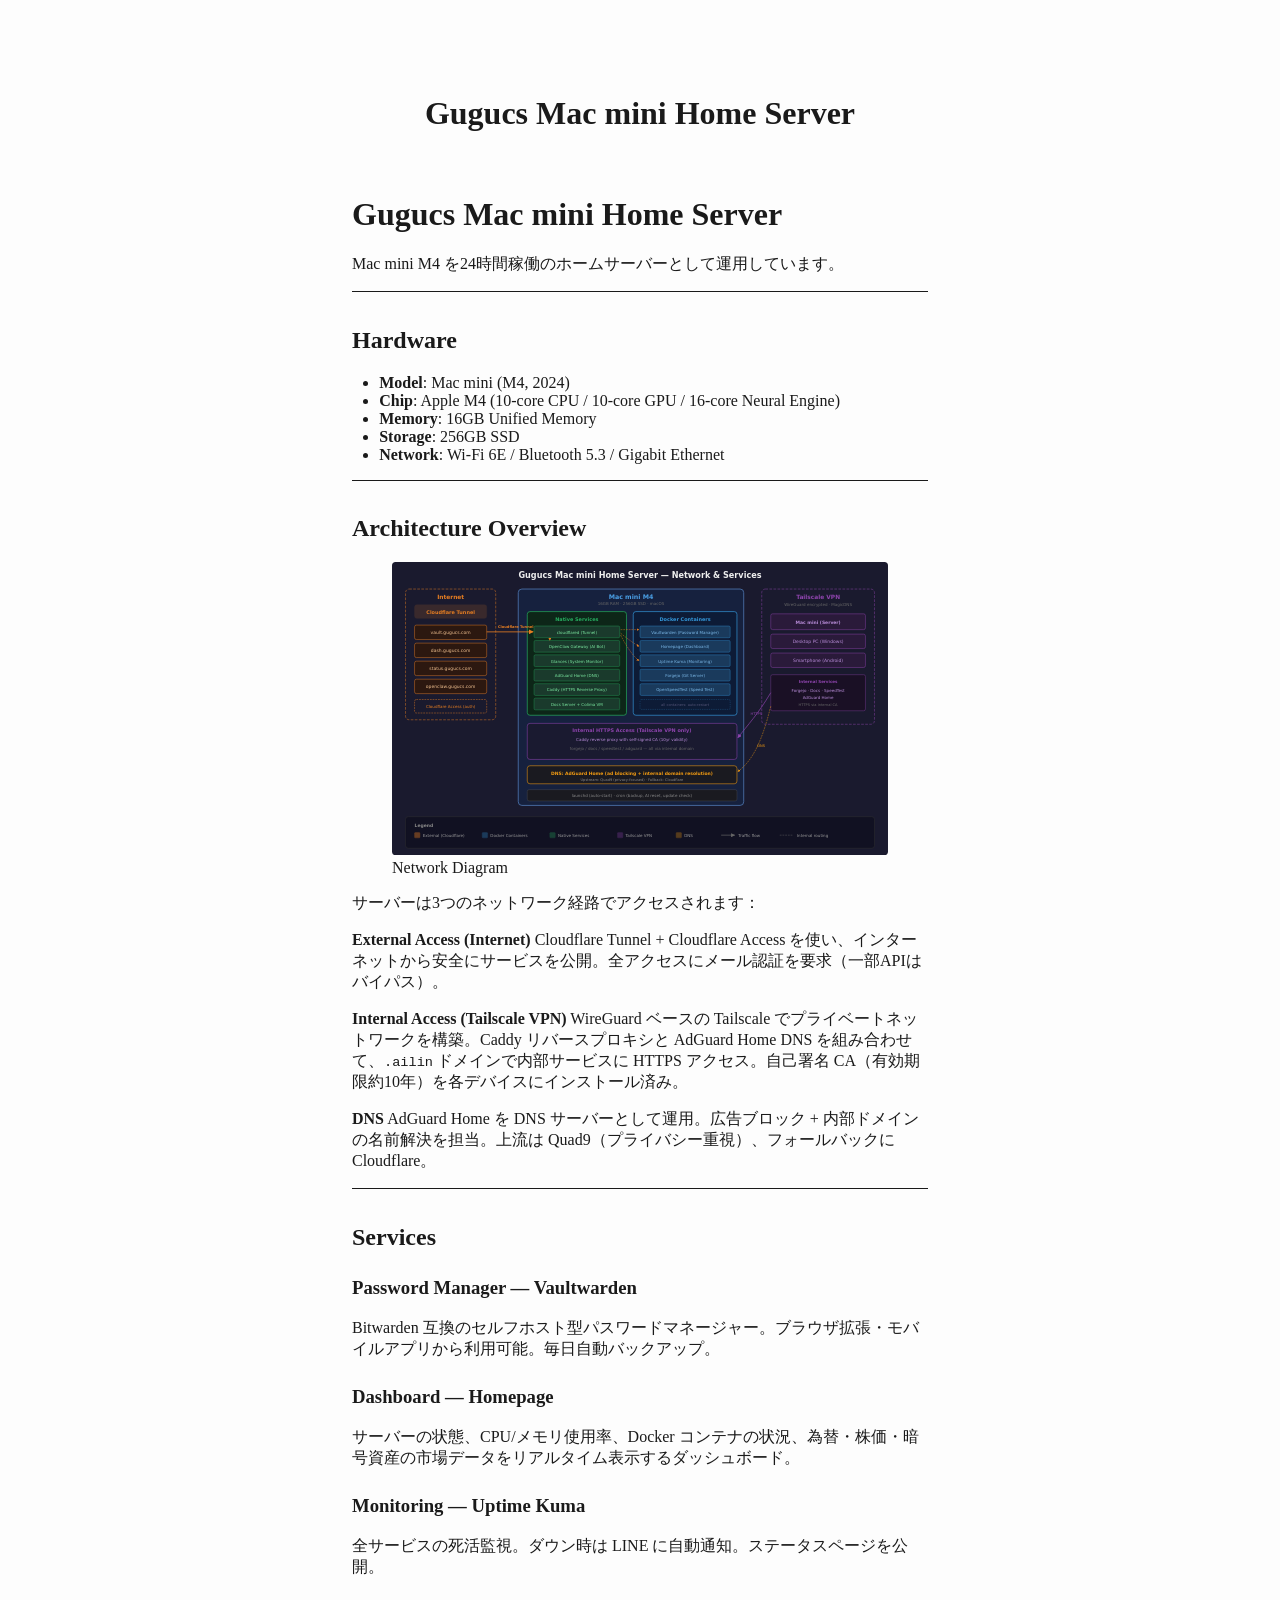
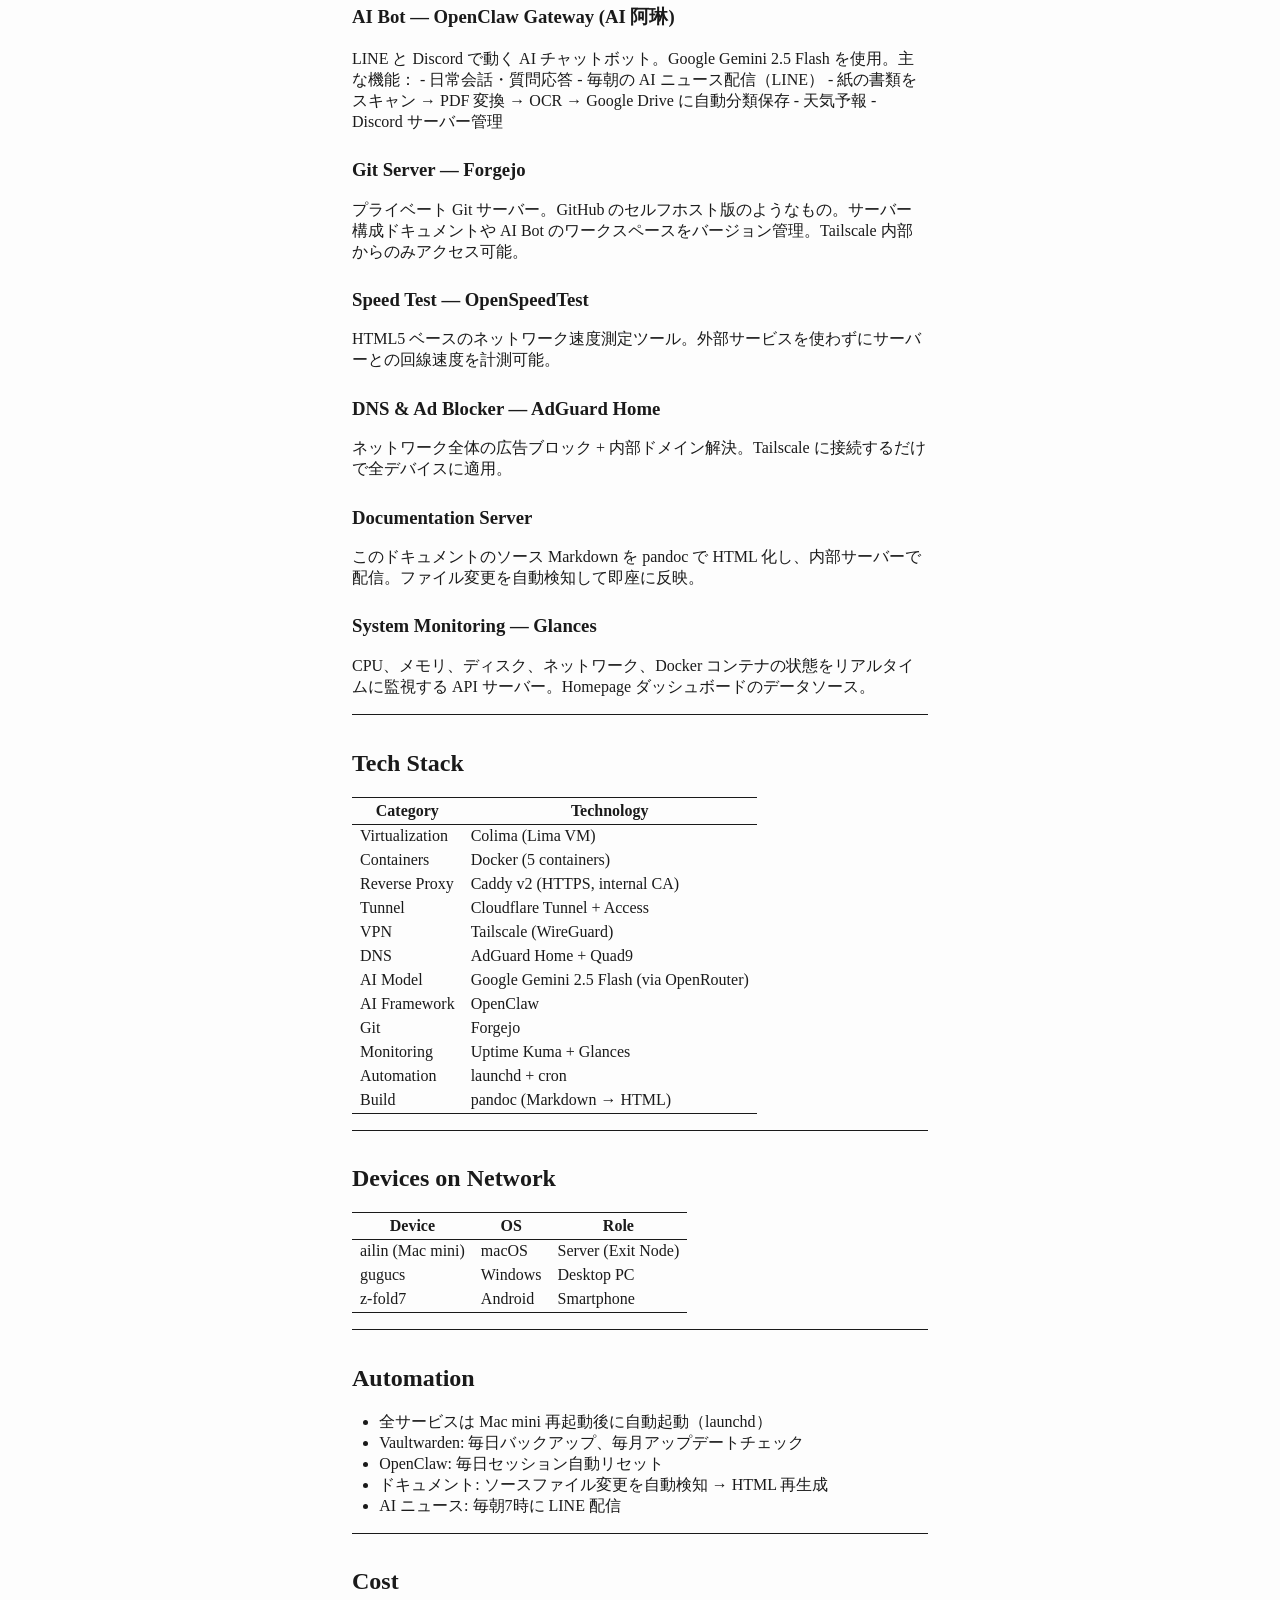
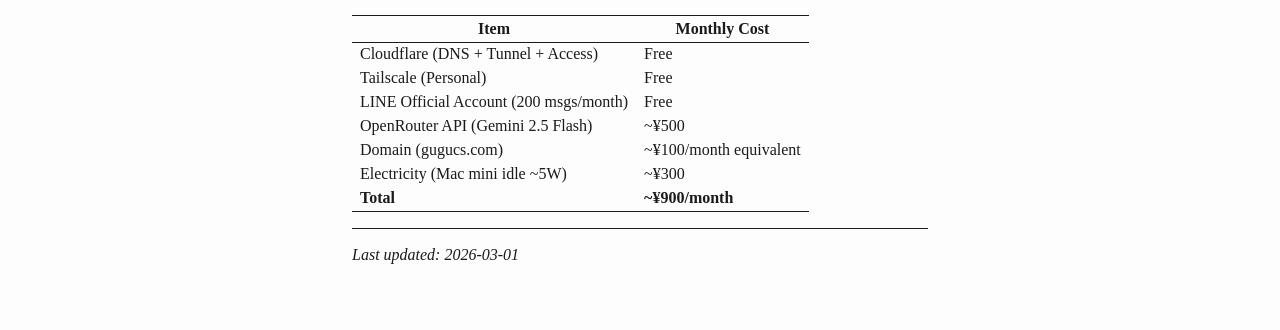
==== index.html @ 636e458e "追加: index.html（Cloudflare Pages用）" ====
<!DOCTYPE html>
<html xmlns="http://www.w3.org/1999/xhtml">
<head>
  <meta charset="utf-8" />
  <meta name="generator" content="pandoc" />
  <meta name="viewport" content="width=device-width, initial-scale=1.0, user-scalable=yes" />
  <title>Gugucs Mac mini Home Server</title>
  <style>
    /* Default styles provided by pandoc.
    ** See https://pandoc.org/MANUAL.html#variables-for-html for config info.
    */
    html {
      color: #1a1a1a;
      background-color: #fdfdfd;
    }
    body {
      margin: 0 auto;
      max-width: 36em;
      padding-left: 50px;
      padding-right: 50px;
      padding-top: 50px;
      padding-bottom: 50px;
      hyphens: auto;
      overflow-wrap: break-word;
      text-rendering: optimizeLegibility;
      font-kerning: normal;
    }
    @media (max-width: 600px) {
      body {
        font-size: 0.9em;
        padding: 12px;
      }
      h1 {
        font-size: 1.8em;
      }
    }
    @media print {
      html {
        background-color: white;
      }
      body {
        background-color: transparent;
        color: black;
        font-size: 12pt;
      }
      p, h2, h3 {
        orphans: 3;
        widows: 3;
      }
      h2, h3, h4 {
        page-break-after: avoid;
      }
    }
    p {
      margin: 1em 0;
    }
    a {
      color: #1a1a1a;
    }
    a:visited {
      color: #1a1a1a;
    }
    img {
      max-width: 100%;
    }
    svg {
      height: auto;
      max-width: 100%;
    }
    h1, h2, h3, h4, h5, h6 {
      margin-top: 1.4em;
    }
    h5, h6 {
      font-size: 1em;
      font-style: italic;
    }
    h6 {
      font-weight: normal;
    }
    ol, ul {
      padding-left: 1.7em;
      margin-top: 1em;
    }
    li > ol, li > ul {
      margin-top: 0;
    }
    blockquote {
      margin: 1em 0 1em 1.7em;
      padding-left: 1em;
      border-left: 2px solid #e6e6e6;
      color: #606060;
    }
    code {
      font-family: Menlo, Monaco, Consolas, 'Lucida Console', monospace;
      font-size: 85%;
      margin: 0;
      hyphens: manual;
    }
    pre {
      margin: 1em 0;
      overflow: auto;
    }
    pre code {
      padding: 0;
      overflow: visible;
      overflow-wrap: normal;
    }
    .sourceCode {
     background-color: transparent;
     overflow: visible;
    }
    hr {
      border: none;
      border-top: 1px solid #1a1a1a;
      height: 1px;
      margin: 1em 0;
    }
    table {
      margin: 1em 0;
      border-collapse: collapse;
      width: 100%;
      overflow-x: auto;
      display: block;
      font-variant-numeric: lining-nums tabular-nums;
    }
    table caption {
      margin-bottom: 0.75em;
    }
    tbody {
      margin-top: 0.5em;
      border-top: 1px solid #1a1a1a;
      border-bottom: 1px solid #1a1a1a;
    }
    th {
      border-top: 1px solid #1a1a1a;
      padding: 0.25em 0.5em 0.25em 0.5em;
    }
    td {
      padding: 0.125em 0.5em 0.25em 0.5em;
    }
    header {
      margin-bottom: 4em;
      text-align: center;
    }
    #TOC li {
      list-style: none;
    }
    #TOC ul {
      padding-left: 1.3em;
    }
    #TOC > ul {
      padding-left: 0;
    }
    #TOC a:not(:hover) {
      text-decoration: none;
    }
    code{white-space: pre-wrap;}
    span.smallcaps{font-variant: small-caps;}
    div.columns{display: flex; gap: min(4vw, 1.5em);}
    div.column{flex: auto; overflow-x: auto;}
    div.hanging-indent{margin-left: 1.5em; text-indent: -1.5em;}
    /* The extra [class] is a hack that increases specificity enough to
       override a similar rule in reveal.js */
    ul.task-list[class]{list-style: none;}
    ul.task-list li input[type="checkbox"] {
      font-size: inherit;
      width: 0.8em;
      margin: 0 0.8em 0.2em -1.6em;
      vertical-align: middle;
    }
    .display.math{display: block; text-align: center; margin: 0.5rem auto;}
  </style>
</head>
<body>
<header id="title-block-header">
<h1 class="title">Gugucs Mac mini Home Server</h1>
</header>
<h1 id="gugucs-mac-mini-home-server">Gugucs Mac mini Home Server</h1>
<p>Mac mini M4 を24時間稼働のホームサーバーとして運用しています。</p>
<hr />
<h2 id="hardware">Hardware</h2>
<ul>
<li><strong>Model</strong>: Mac mini (M4, 2024)</li>
<li><strong>Chip</strong>: Apple M4 (10-core CPU / 10-core GPU / 16-core
Neural Engine)</li>
<li><strong>Memory</strong>: 16GB Unified Memory</li>
<li><strong>Storage</strong>: 256GB SSD</li>
<li><strong>Network</strong>: Wi-Fi 6E / Bluetooth 5.3 / Gigabit
Ethernet</li>
</ul>
<hr />
<h2 id="architecture-overview">Architecture Overview</h2>
<figure>
<img src="network-diagram-public.svg" alt="Network Diagram" />
<figcaption aria-hidden="true">Network Diagram</figcaption>
</figure>
<p>サーバーは3つのネットワーク経路でアクセスされます：</p>
<p><strong>External Access (Internet)</strong> Cloudflare Tunnel +
Cloudflare Access
を使い、インターネットから安全にサービスを公開。全アクセスにメール認証を要求（一部APIはバイパス）。</p>
<p><strong>Internal Access (Tailscale VPN)</strong> WireGuard ベースの
Tailscale でプライベートネットワークを構築。Caddy リバースプロキシと
AdGuard Home DNS を組み合わせて、<code>.ailin</code>
ドメインで内部サービスに HTTPS アクセス。自己署名
CA（有効期限約10年）を各デバイスにインストール済み。</p>
<p><strong>DNS</strong> AdGuard Home を DNS
サーバーとして運用。広告ブロック + 内部ドメインの名前解決を担当。上流は
Quad9（プライバシー重視）、フォールバックに Cloudflare。</p>
<hr />
<h2 id="services">Services</h2>
<h3 id="password-manager-vaultwarden">Password Manager —
Vaultwarden</h3>
<p>Bitwarden
互換のセルフホスト型パスワードマネージャー。ブラウザ拡張・モバイルアプリから利用可能。毎日自動バックアップ。</p>
<h3 id="dashboard-homepage">Dashboard — Homepage</h3>
<p>サーバーの状態、CPU/メモリ使用率、Docker
コンテナの状況、為替・株価・暗号資産の市場データをリアルタイム表示するダッシュボード。</p>
<h3 id="monitoring-uptime-kuma">Monitoring — Uptime Kuma</h3>
<p>全サービスの死活監視。ダウン時は LINE
に自動通知。ステータスページを公開。</p>
<h3 id="ai-bot-openclaw-gateway-ai-阿琳">AI Bot — OpenClaw Gateway (AI
阿琳)</h3>
<p>LINE と Discord で動く AI チャットボット。Google Gemini 2.5 Flash
を使用。主な機能： - 日常会話・質問応答 - 毎朝の AI ニュース配信（LINE）
- 紙の書類をスキャン → PDF 変換 → OCR → Google Drive に自動分類保存 -
天気予報 - Discord サーバー管理</p>
<h3 id="git-server-forgejo">Git Server — Forgejo</h3>
<p>プライベート Git サーバー。GitHub
のセルフホスト版のようなもの。サーバー構成ドキュメントや AI Bot
のワークスペースをバージョン管理。Tailscale
内部からのみアクセス可能。</p>
<h3 id="speed-test-openspeedtest">Speed Test — OpenSpeedTest</h3>
<p>HTML5
ベースのネットワーク速度測定ツール。外部サービスを使わずにサーバーとの回線速度を計測可能。</p>
<h3 id="dns-ad-blocker-adguard-home">DNS &amp; Ad Blocker — AdGuard
Home</h3>
<p>ネットワーク全体の広告ブロック + 内部ドメイン解決。Tailscale
に接続するだけで全デバイスに適用。</p>
<h3 id="documentation-server">Documentation Server</h3>
<p>このドキュメントのソース Markdown を pandoc で HTML
化し、内部サーバーで配信。ファイル変更を自動検知して即座に反映。</p>
<h3 id="system-monitoring-glances">System Monitoring — Glances</h3>
<p>CPU、メモリ、ディスク、ネットワーク、Docker
コンテナの状態をリアルタイムに監視する API サーバー。Homepage
ダッシュボードのデータソース。</p>
<hr />
<h2 id="tech-stack">Tech Stack</h2>
<table>
<thead>
<tr>
<th>Category</th>
<th>Technology</th>
</tr>
</thead>
<tbody>
<tr>
<td>Virtualization</td>
<td>Colima (Lima VM)</td>
</tr>
<tr>
<td>Containers</td>
<td>Docker (5 containers)</td>
</tr>
<tr>
<td>Reverse Proxy</td>
<td>Caddy v2 (HTTPS, internal CA)</td>
</tr>
<tr>
<td>Tunnel</td>
<td>Cloudflare Tunnel + Access</td>
</tr>
<tr>
<td>VPN</td>
<td>Tailscale (WireGuard)</td>
</tr>
<tr>
<td>DNS</td>
<td>AdGuard Home + Quad9</td>
</tr>
<tr>
<td>AI Model</td>
<td>Google Gemini 2.5 Flash (via OpenRouter)</td>
</tr>
<tr>
<td>AI Framework</td>
<td>OpenClaw</td>
</tr>
<tr>
<td>Git</td>
<td>Forgejo</td>
</tr>
<tr>
<td>Monitoring</td>
<td>Uptime Kuma + Glances</td>
</tr>
<tr>
<td>Automation</td>
<td>launchd + cron</td>
</tr>
<tr>
<td>Build</td>
<td>pandoc (Markdown → HTML)</td>
</tr>
</tbody>
</table>
<hr />
<h2 id="devices-on-network">Devices on Network</h2>
<table>
<thead>
<tr>
<th>Device</th>
<th>OS</th>
<th>Role</th>
</tr>
</thead>
<tbody>
<tr>
<td>ailin (Mac mini)</td>
<td>macOS</td>
<td>Server (Exit Node)</td>
</tr>
<tr>
<td>gugucs</td>
<td>Windows</td>
<td>Desktop PC</td>
</tr>
<tr>
<td>z-fold7</td>
<td>Android</td>
<td>Smartphone</td>
</tr>
</tbody>
</table>
<hr />
<h2 id="automation">Automation</h2>
<ul>
<li>全サービスは Mac mini 再起動後に自動起動（launchd）</li>
<li>Vaultwarden: 毎日バックアップ、毎月アップデートチェック</li>
<li>OpenClaw: 毎日セッション自動リセット</li>
<li>ドキュメント: ソースファイル変更を自動検知 → HTML 再生成</li>
<li>AI ニュース: 毎朝7時に LINE 配信</li>
</ul>
<hr />
<h2 id="cost">Cost</h2>
<table>
<thead>
<tr>
<th>Item</th>
<th>Monthly Cost</th>
</tr>
</thead>
<tbody>
<tr>
<td>Cloudflare (DNS + Tunnel + Access)</td>
<td>Free</td>
</tr>
<tr>
<td>Tailscale (Personal)</td>
<td>Free</td>
</tr>
<tr>
<td>LINE Official Account (200 msgs/month)</td>
<td>Free</td>
</tr>
<tr>
<td>OpenRouter API (Gemini 2.5 Flash)</td>
<td>~¥500</td>
</tr>
<tr>
<td>Domain (gugucs.com)</td>
<td>~¥100/month equivalent</td>
</tr>
<tr>
<td>Electricity (Mac mini idle ~5W)</td>
<td>~¥300</td>
</tr>
<tr>
<td><strong>Total</strong></td>
<td><strong>~¥900/month</strong></td>
</tr>
</tbody>
</table>
<hr />
<p><em>Last updated: 2026-03-01</em></p>
</body>
</html>
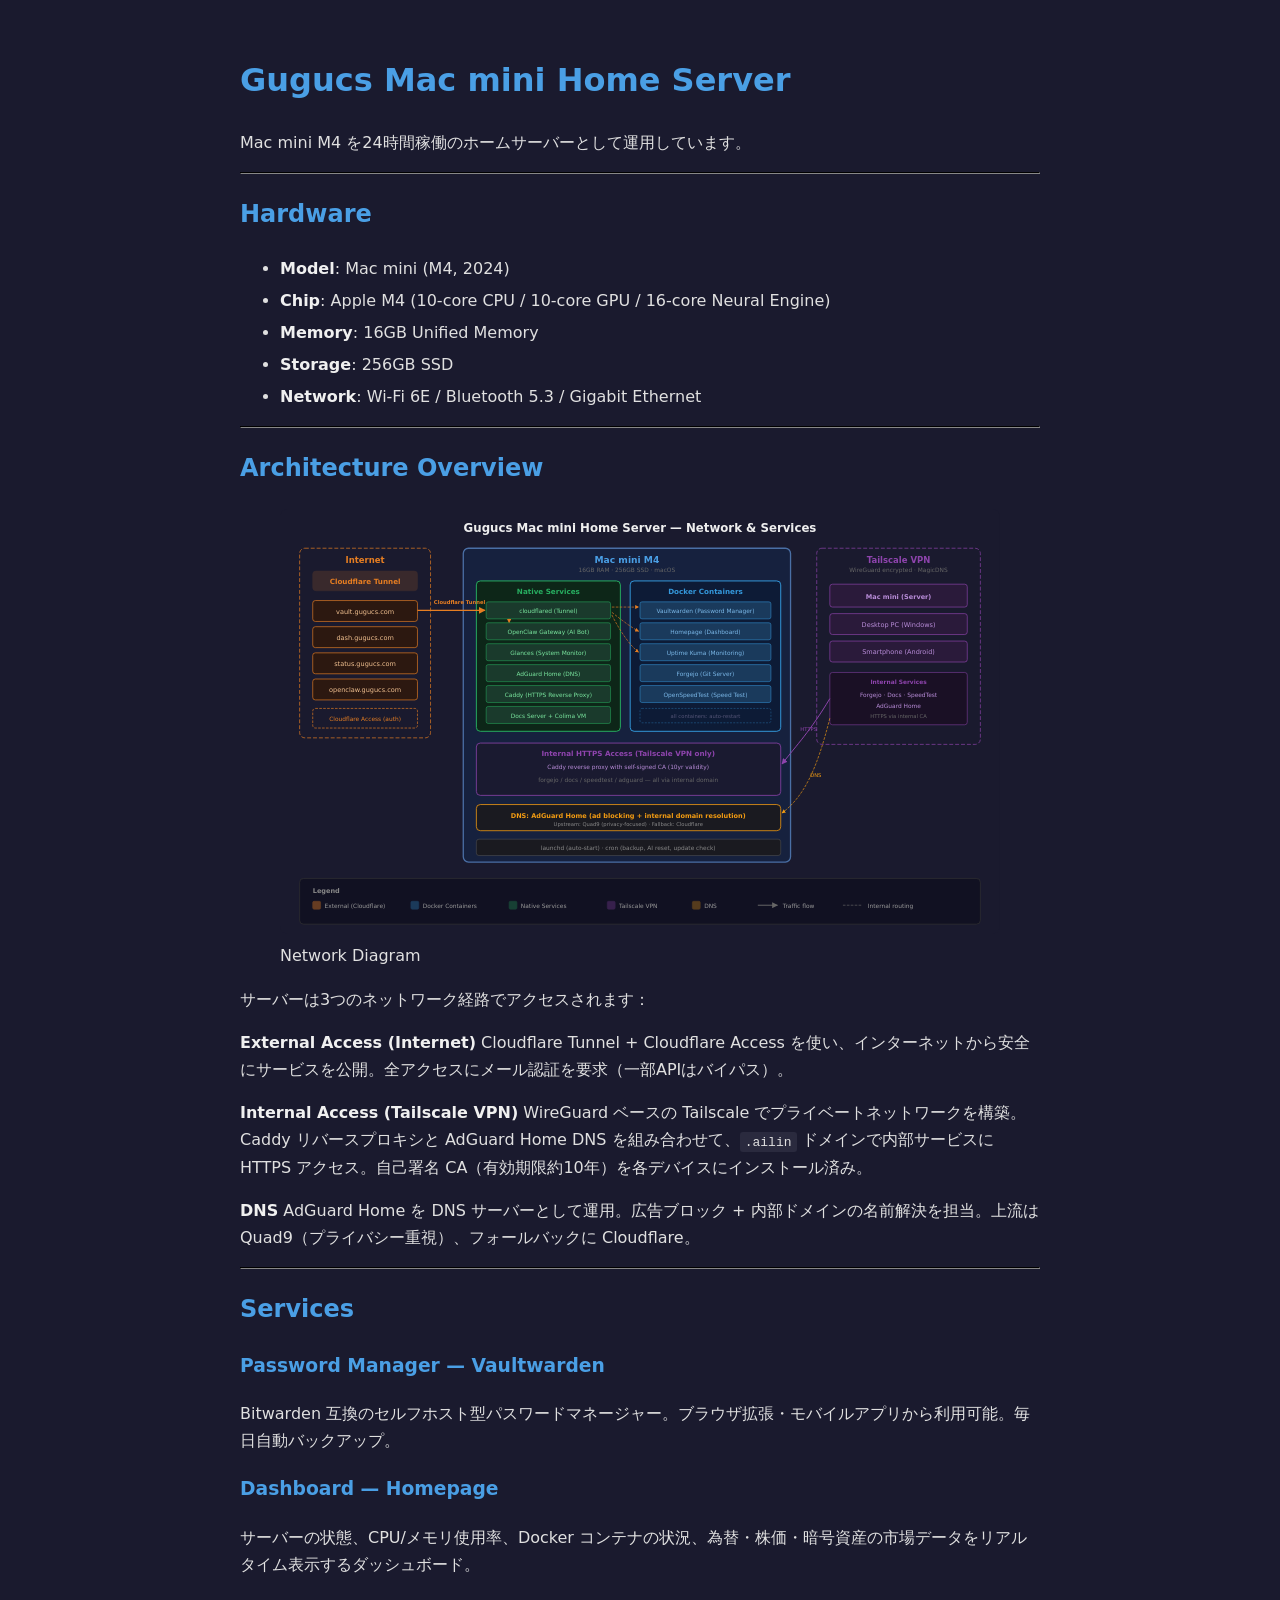
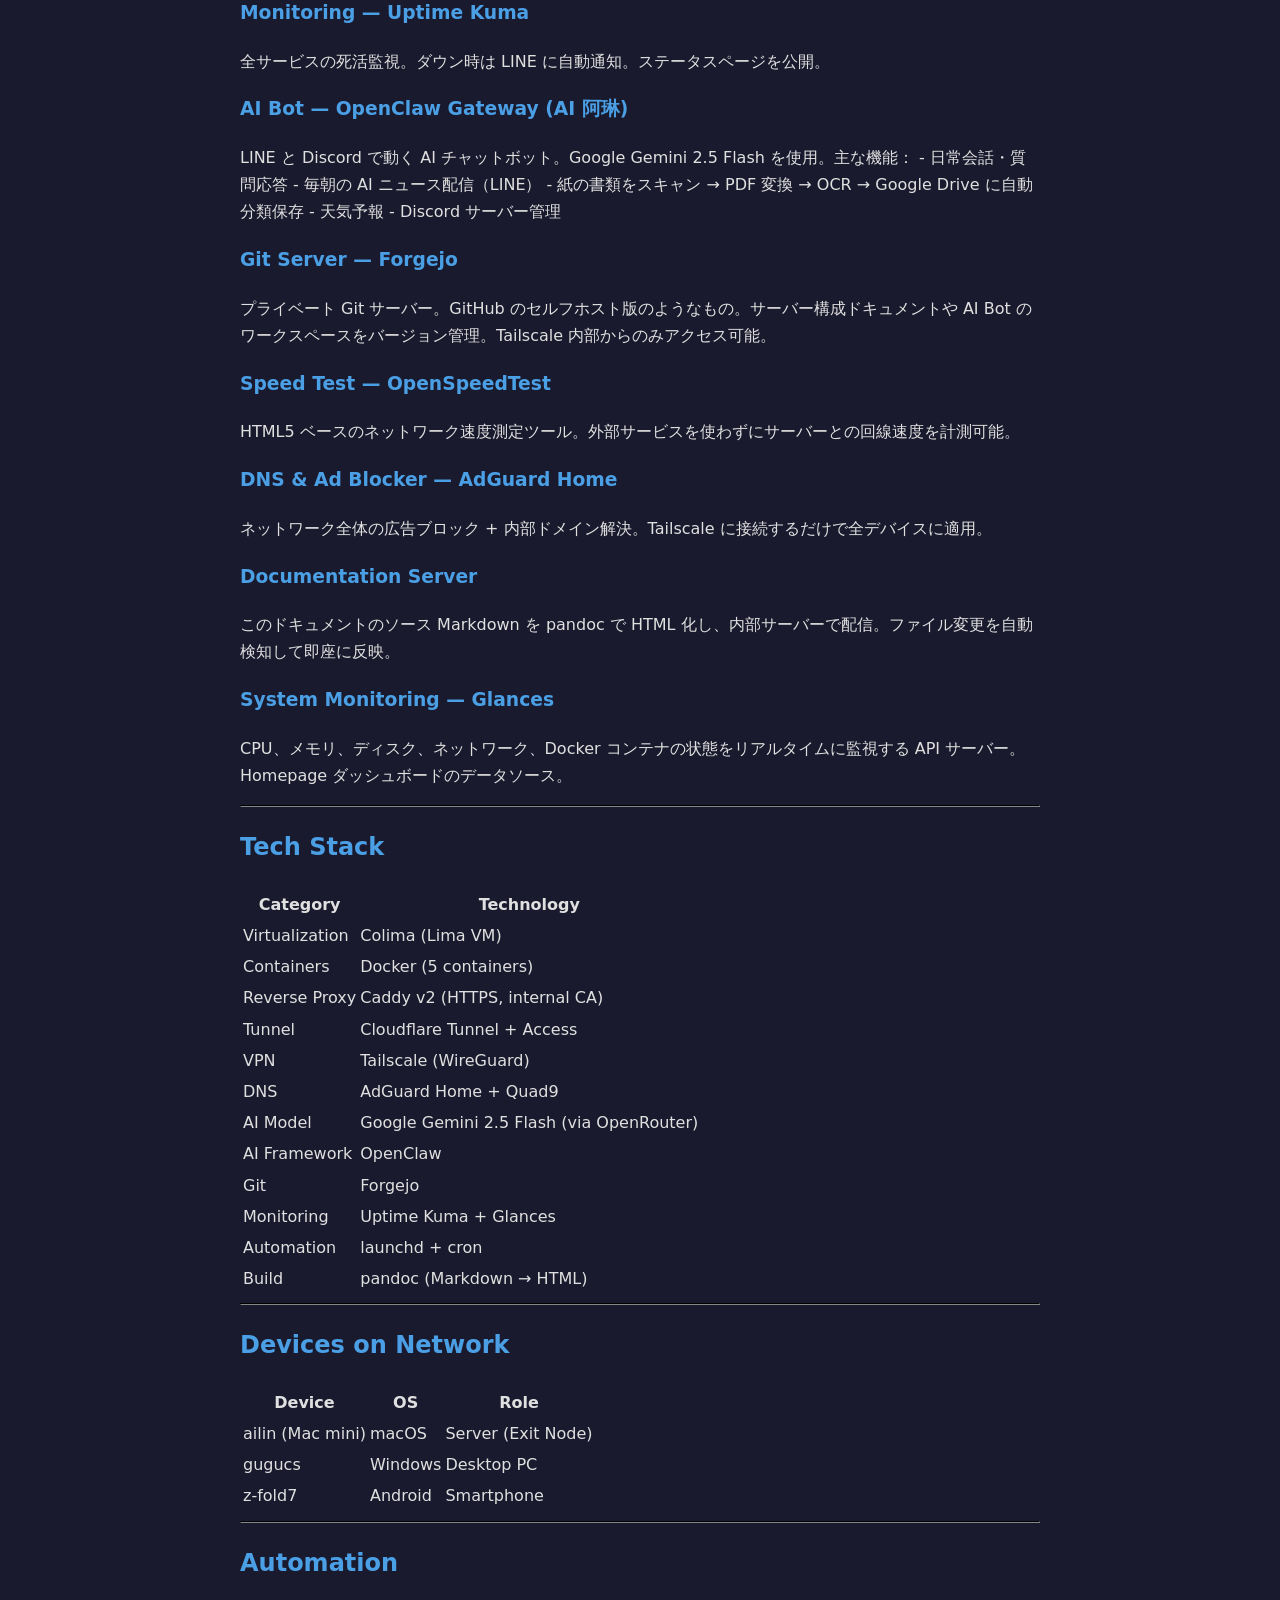
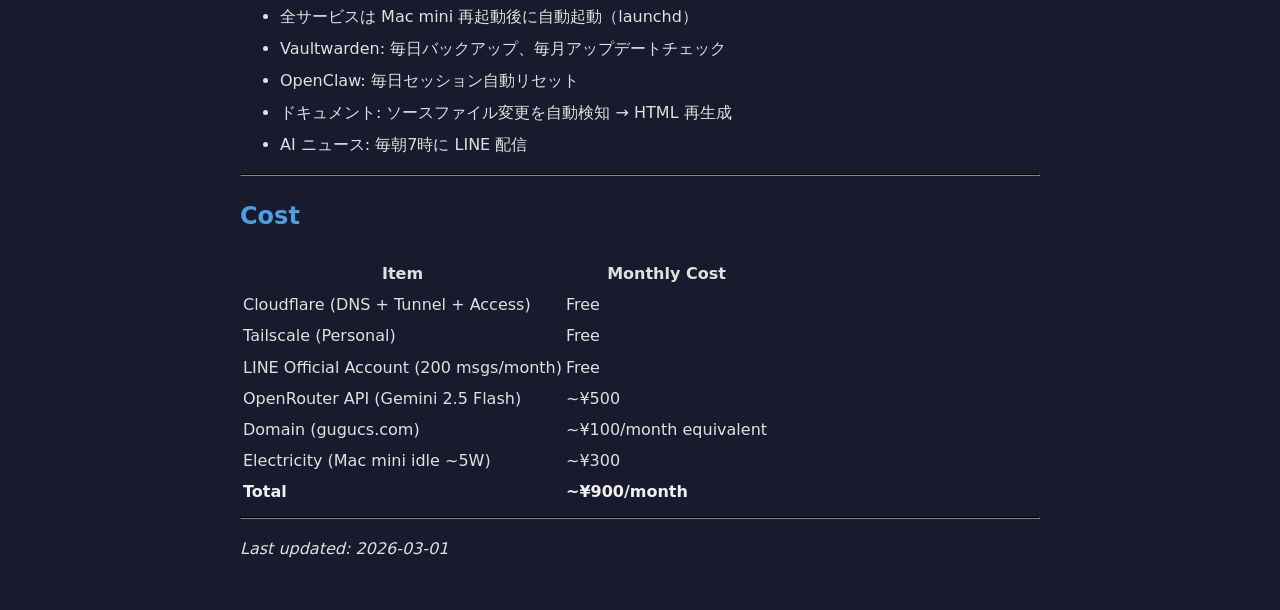
==== commit 410bc2c6: "修正: ダークテーマ適用 + タイトル重複解消" ====
--- a/index.html
+++ b/index.html
@@ -9,151 +9,6 @@
     /* Default styles provided by pandoc.
     ** See https://pandoc.org/MANUAL.html#variables-for-html for config info.
     */
-    html {
-      color: #1a1a1a;
-      background-color: #fdfdfd;
-    }
-    body {
-      margin: 0 auto;
-      max-width: 36em;
-      padding-left: 50px;
-      padding-right: 50px;
-      padding-top: 50px;
-      padding-bottom: 50px;
-      hyphens: auto;
-      overflow-wrap: break-word;
-      text-rendering: optimizeLegibility;
-      font-kerning: normal;
-    }
-    @media (max-width: 600px) {
-      body {
-        font-size: 0.9em;
-        padding: 12px;
-      }
-      h1 {
-        font-size: 1.8em;
-      }
-    }
-    @media print {
-      html {
-        background-color: white;
-      }
-      body {
-        background-color: transparent;
-        color: black;
-        font-size: 12pt;
-      }
-      p, h2, h3 {
-        orphans: 3;
-        widows: 3;
-      }
-      h2, h3, h4 {
-        page-break-after: avoid;
-      }
-    }
-    p {
-      margin: 1em 0;
-    }
-    a {
-      color: #1a1a1a;
-    }
-    a:visited {
-      color: #1a1a1a;
-    }
-    img {
-      max-width: 100%;
-    }
-    svg {
-      height: auto;
-      max-width: 100%;
-    }
-    h1, h2, h3, h4, h5, h6 {
-      margin-top: 1.4em;
-    }
-    h5, h6 {
-      font-size: 1em;
-      font-style: italic;
-    }
-    h6 {
-      font-weight: normal;
-    }
-    ol, ul {
-      padding-left: 1.7em;
-      margin-top: 1em;
-    }
-    li > ol, li > ul {
-      margin-top: 0;
-    }
-    blockquote {
-      margin: 1em 0 1em 1.7em;
-      padding-left: 1em;
-      border-left: 2px solid #e6e6e6;
-      color: #606060;
-    }
-    code {
-      font-family: Menlo, Monaco, Consolas, 'Lucida Console', monospace;
-      font-size: 85%;
-      margin: 0;
-      hyphens: manual;
-    }
-    pre {
-      margin: 1em 0;
-      overflow: auto;
-    }
-    pre code {
-      padding: 0;
-      overflow: visible;
-      overflow-wrap: normal;
-    }
-    .sourceCode {
-     background-color: transparent;
-     overflow: visible;
-    }
-    hr {
-      border: none;
-      border-top: 1px solid #1a1a1a;
-      height: 1px;
-      margin: 1em 0;
-    }
-    table {
-      margin: 1em 0;
-      border-collapse: collapse;
-      width: 100%;
-      overflow-x: auto;
-      display: block;
-      font-variant-numeric: lining-nums tabular-nums;
-    }
-    table caption {
-      margin-bottom: 0.75em;
-    }
-    tbody {
-      margin-top: 0.5em;
-      border-top: 1px solid #1a1a1a;
-      border-bottom: 1px solid #1a1a1a;
-    }
-    th {
-      border-top: 1px solid #1a1a1a;
-      padding: 0.25em 0.5em 0.25em 0.5em;
-    }
-    td {
-      padding: 0.125em 0.5em 0.25em 0.5em;
-    }
-    header {
-      margin-bottom: 4em;
-      text-align: center;
-    }
-    #TOC li {
-      list-style: none;
-    }
-    #TOC ul {
-      padding-left: 1.3em;
-    }
-    #TOC > ul {
-      padding-left: 0;
-    }
-    #TOC a:not(:hover) {
-      text-decoration: none;
-    }
     code{white-space: pre-wrap;}
     span.smallcaps{font-variant: small-caps;}
     div.columns{display: flex; gap: min(4vw, 1.5em);}
@@ -170,11 +25,9 @@
     }
     .display.math{display: block; text-align: center; margin: 0.5rem auto;}
   </style>
+  <link rel="stylesheet" href="style.css" />
 </head>
 <body>
-<header id="title-block-header">
-<h1 class="title">Gugucs Mac mini Home Server</h1>
-</header>
 <h1 id="gugucs-mac-mini-home-server">Gugucs Mac mini Home Server</h1>
 <p>Mac mini M4 を24時間稼働のホームサーバーとして運用しています。</p>
 <hr />
--- a/style.css
+++ b/style.css
@@ -0,0 +1,16 @@
+body {
+  background: #1a1a2e;
+  color: #e0e0e0;
+  font-family: system-ui, -apple-system, sans-serif;
+  max-width: 800px;
+  margin: 0 auto;
+  padding: 2rem;
+  line-height: 1.7;
+}
+h1, h2, h3 { color: #4a9fe5; }
+a { color: #6db3f2; }
+hr { border-color: #333; }
+code { background: #2a2a3e; padding: 0.2em 0.4em; border-radius: 3px; }
+img { max-width: 100%; border-radius: 8px; }
+strong { color: #f0f0f0; }
+li { margin-bottom: 0.3em; }
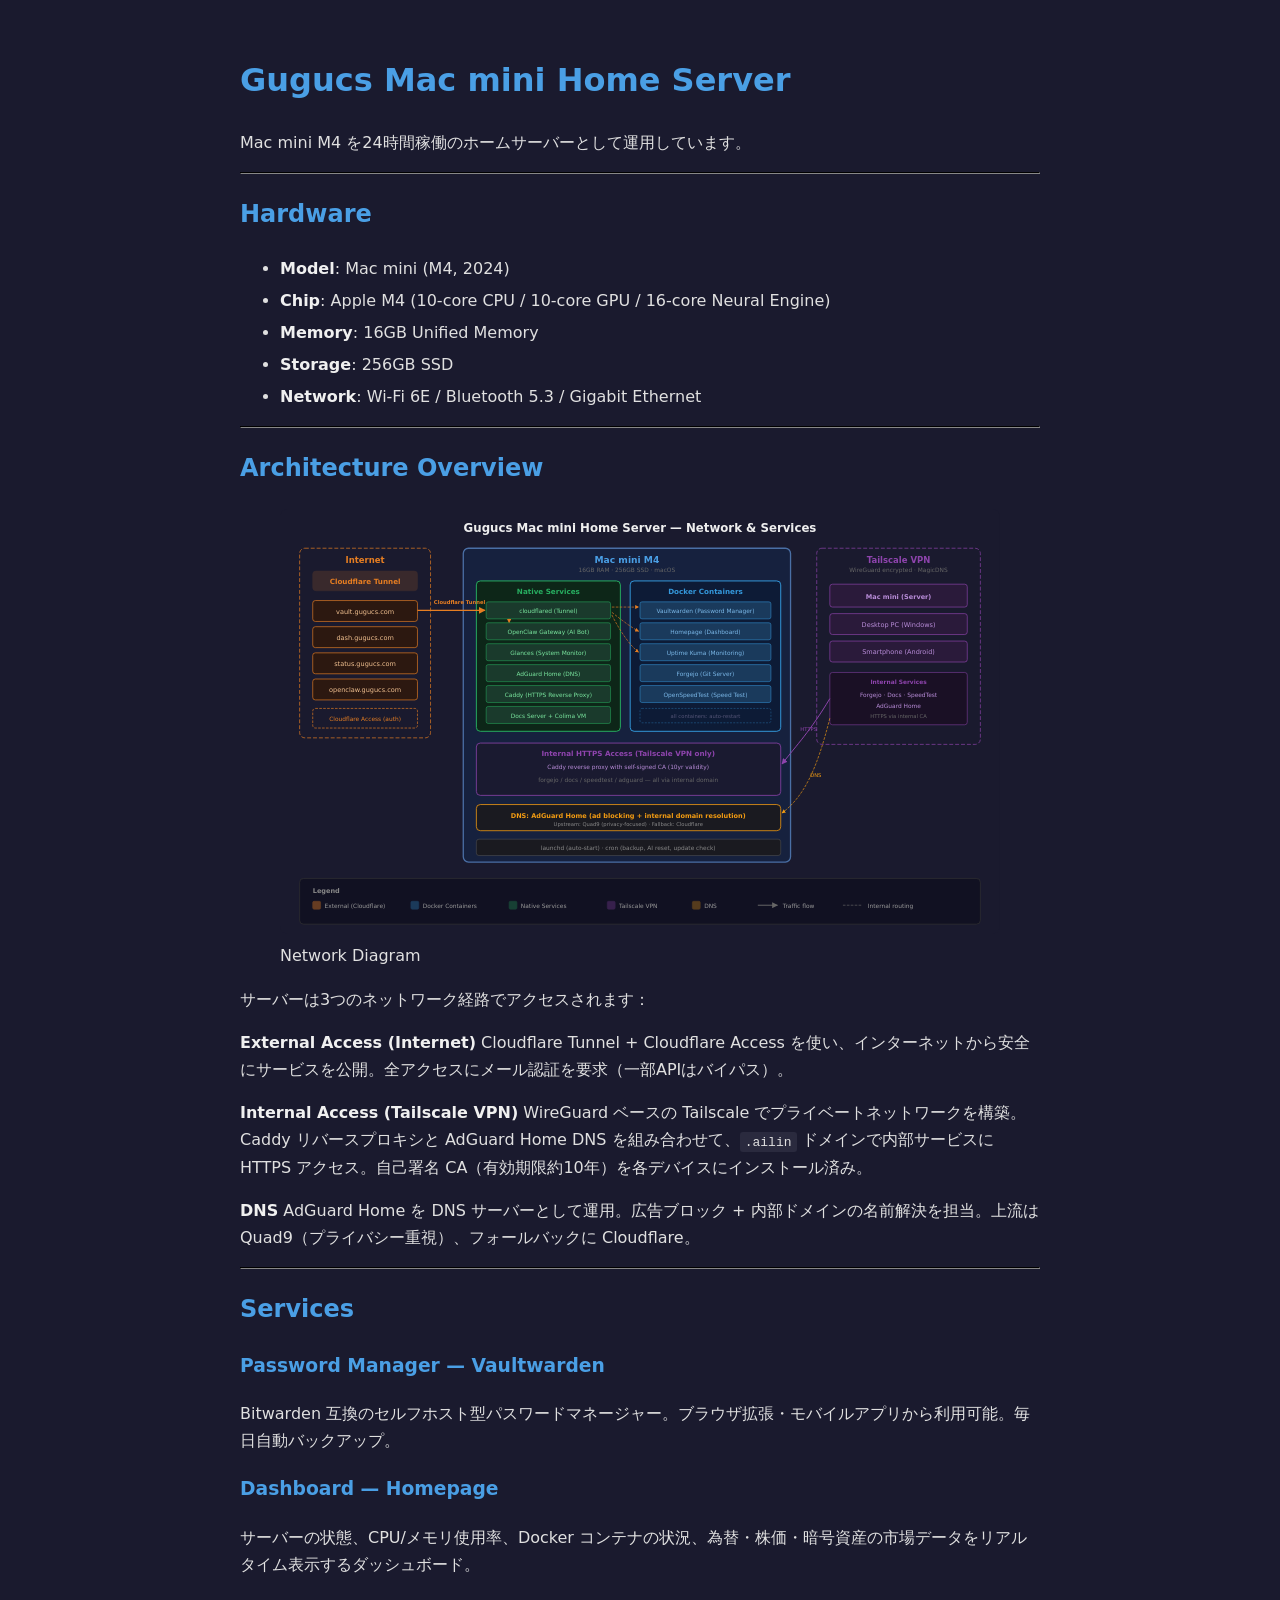
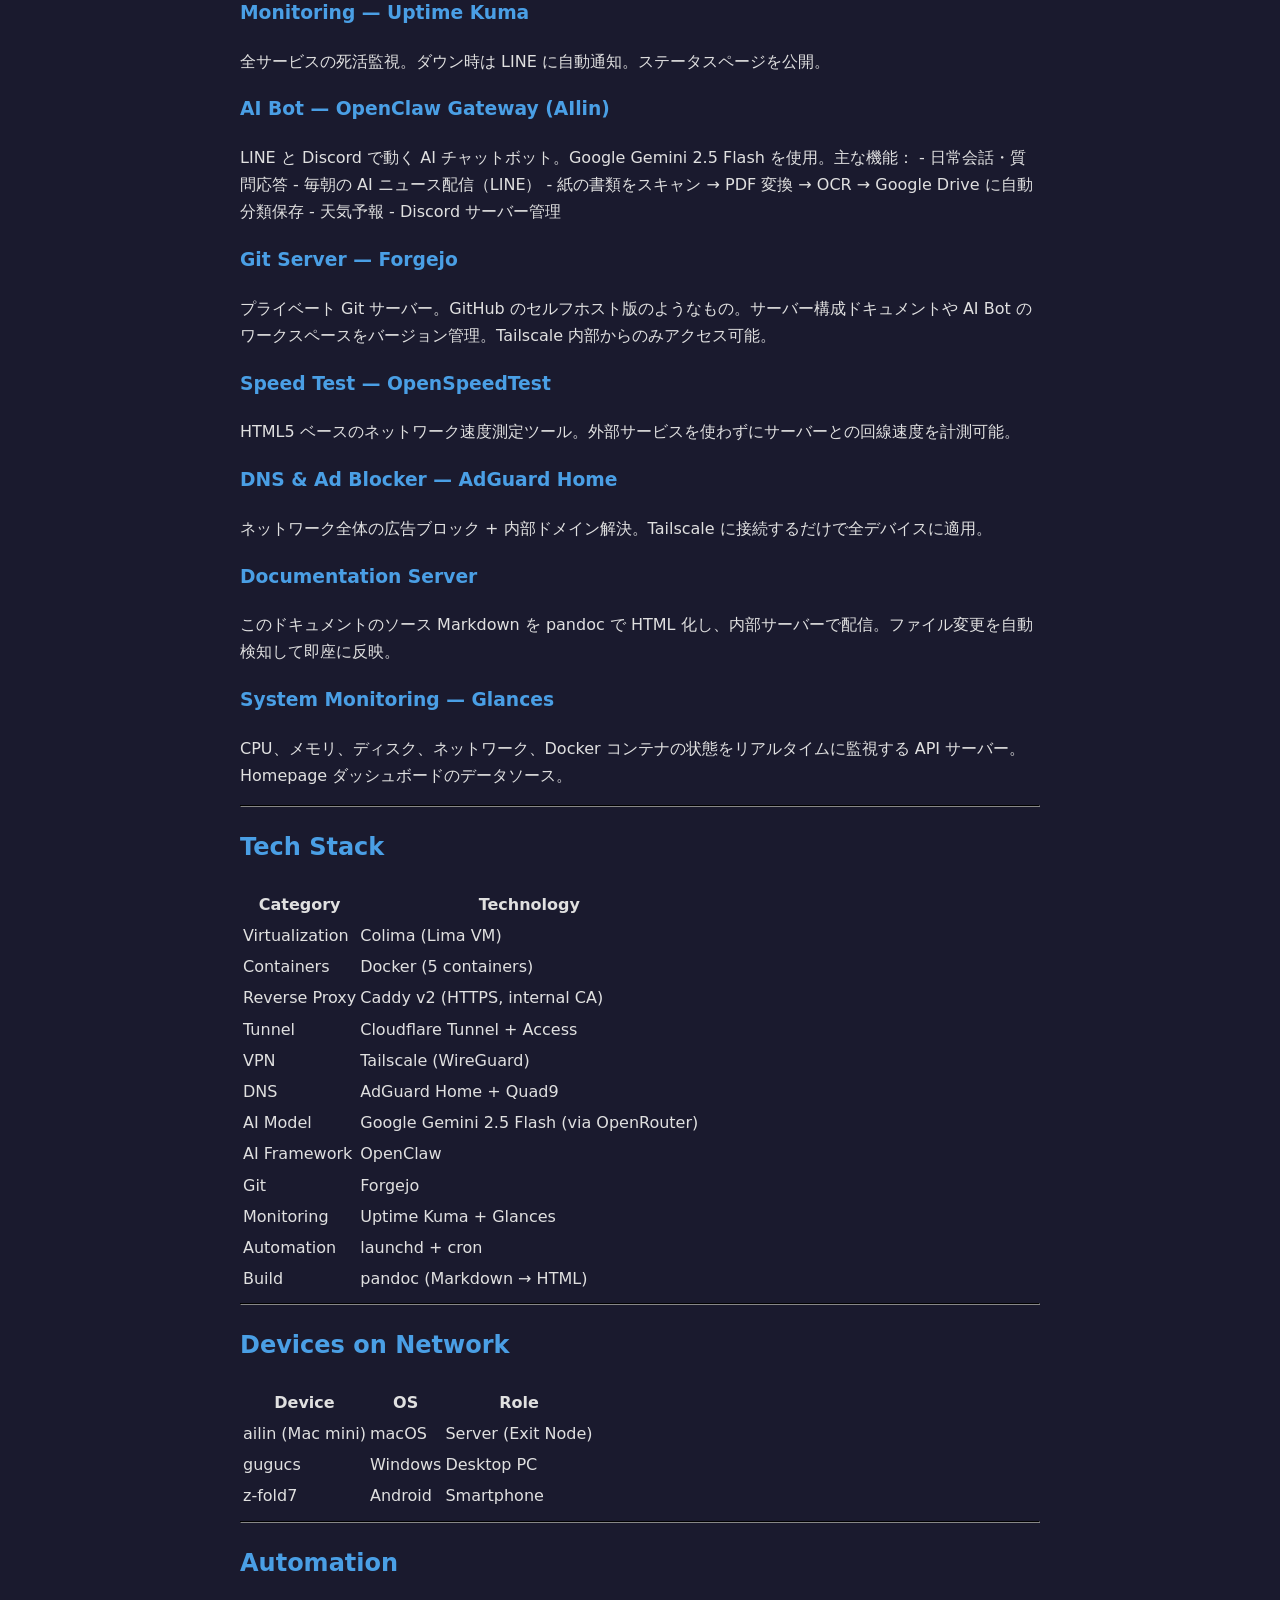
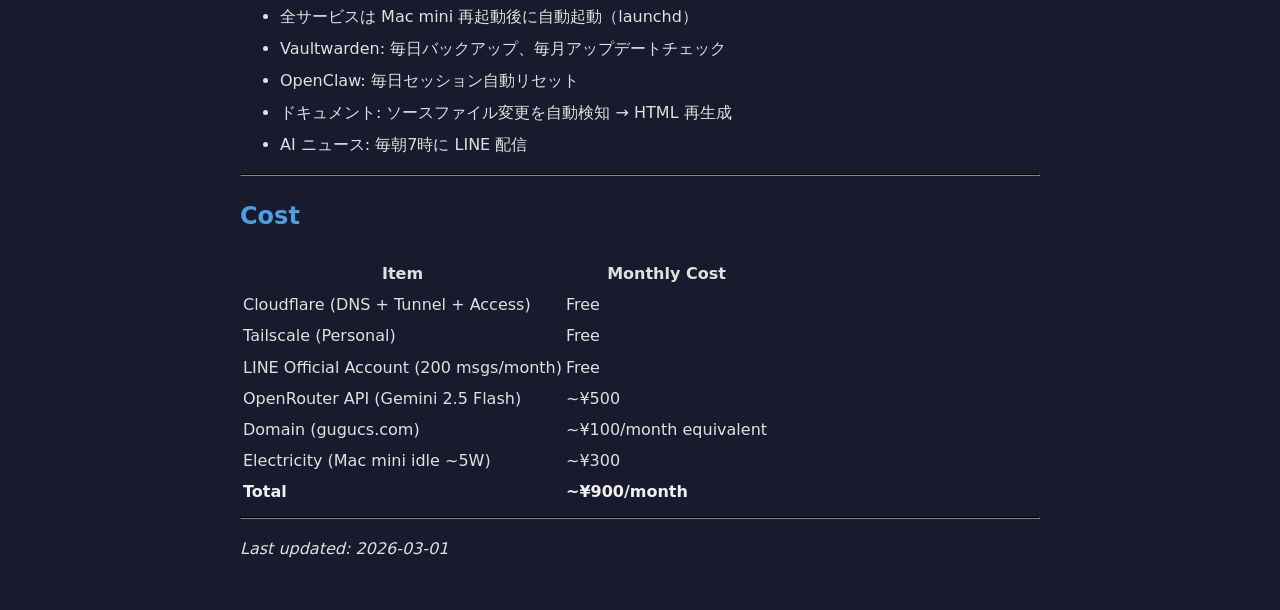
==== commit 14722f65: "修正: AI 阿琳 → AIlin" ====
--- a/index.html
+++ b/index.html
@@ -71,8 +71,8 @@
 <h3 id="monitoring-uptime-kuma">Monitoring — Uptime Kuma</h3>
 <p>全サービスの死活監視。ダウン時は LINE
 に自動通知。ステータスページを公開。</p>
-<h3 id="ai-bot-openclaw-gateway-ai-阿琳">AI Bot — OpenClaw Gateway (AI
-阿琳)</h3>
+<h3 id="ai-bot-openclaw-gateway-ailin">AI Bot — OpenClaw Gateway
+(AIlin)</h3>
 <p>LINE と Discord で動く AI チャットボット。Google Gemini 2.5 Flash
 を使用。主な機能： - 日常会話・質問応答 - 毎朝の AI ニュース配信（LINE）
 - 紙の書類をスキャン → PDF 変換 → OCR → Google Drive に自動分類保存 -
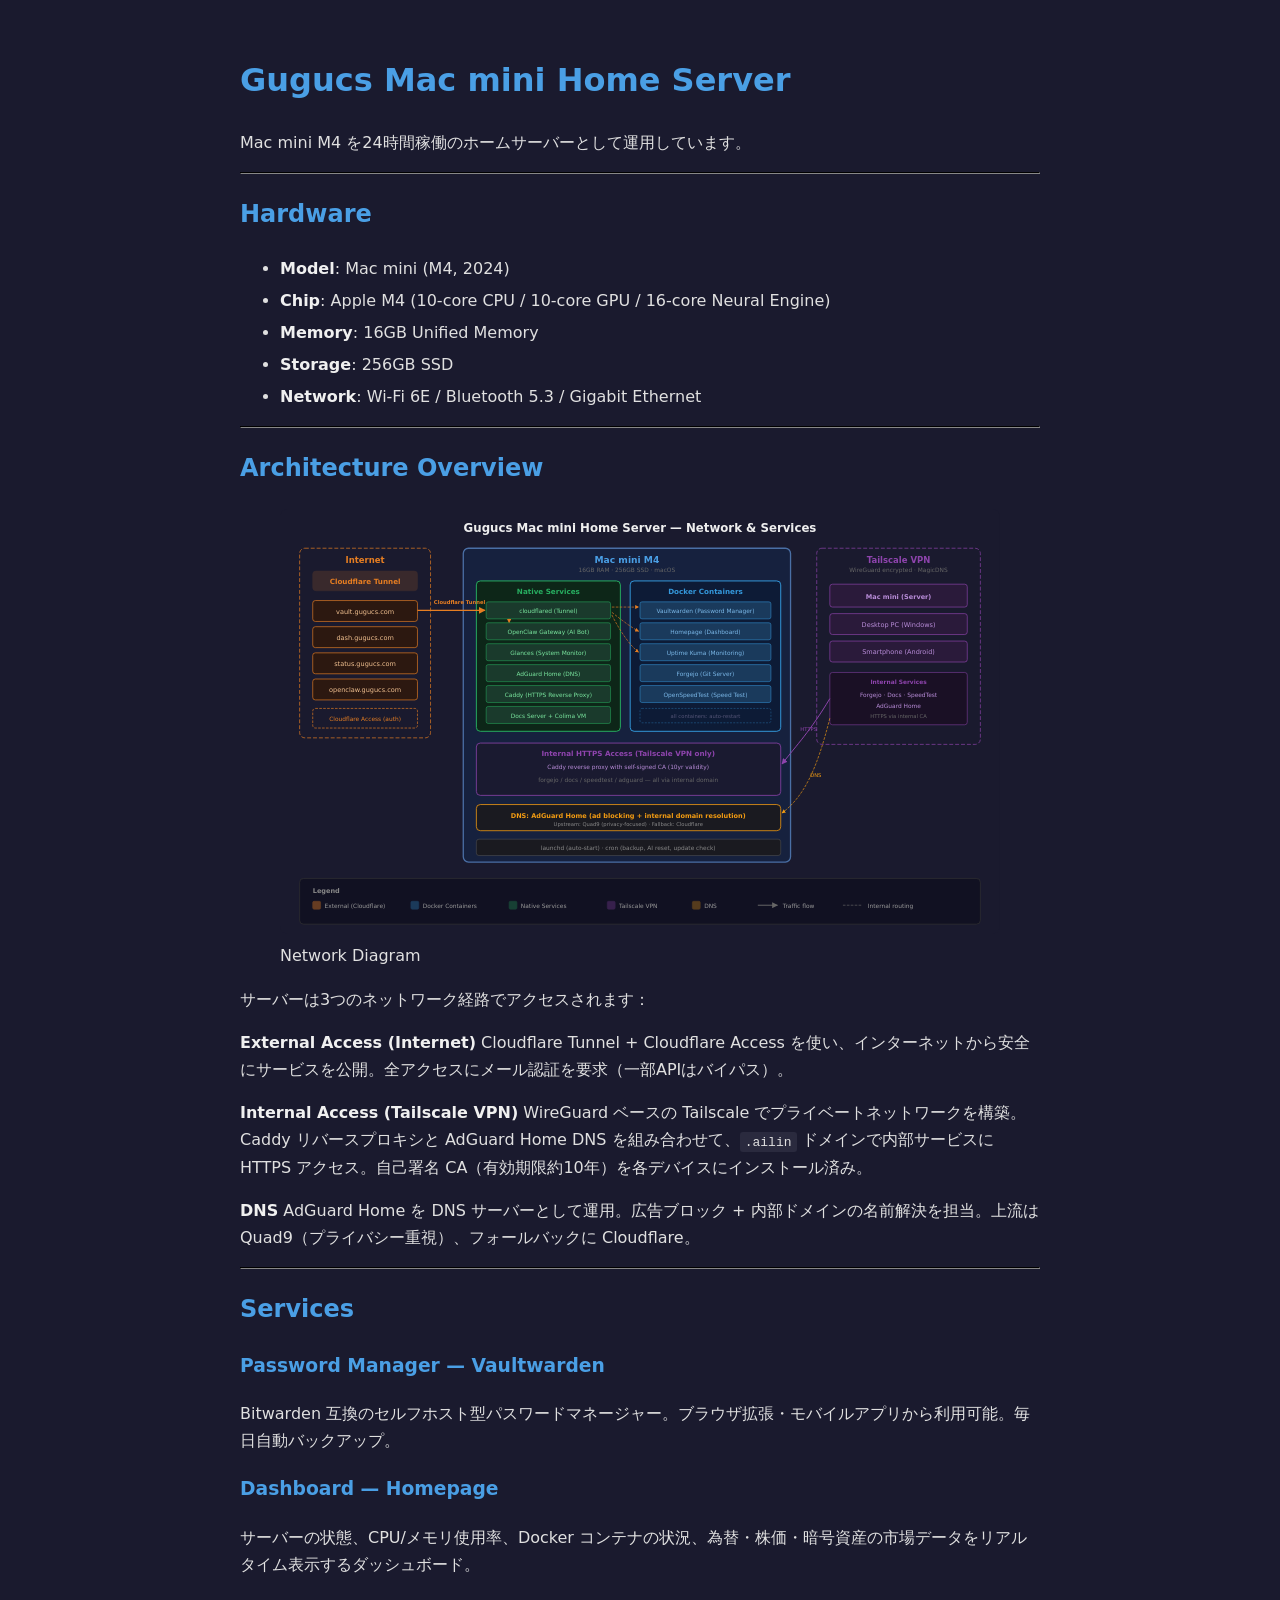
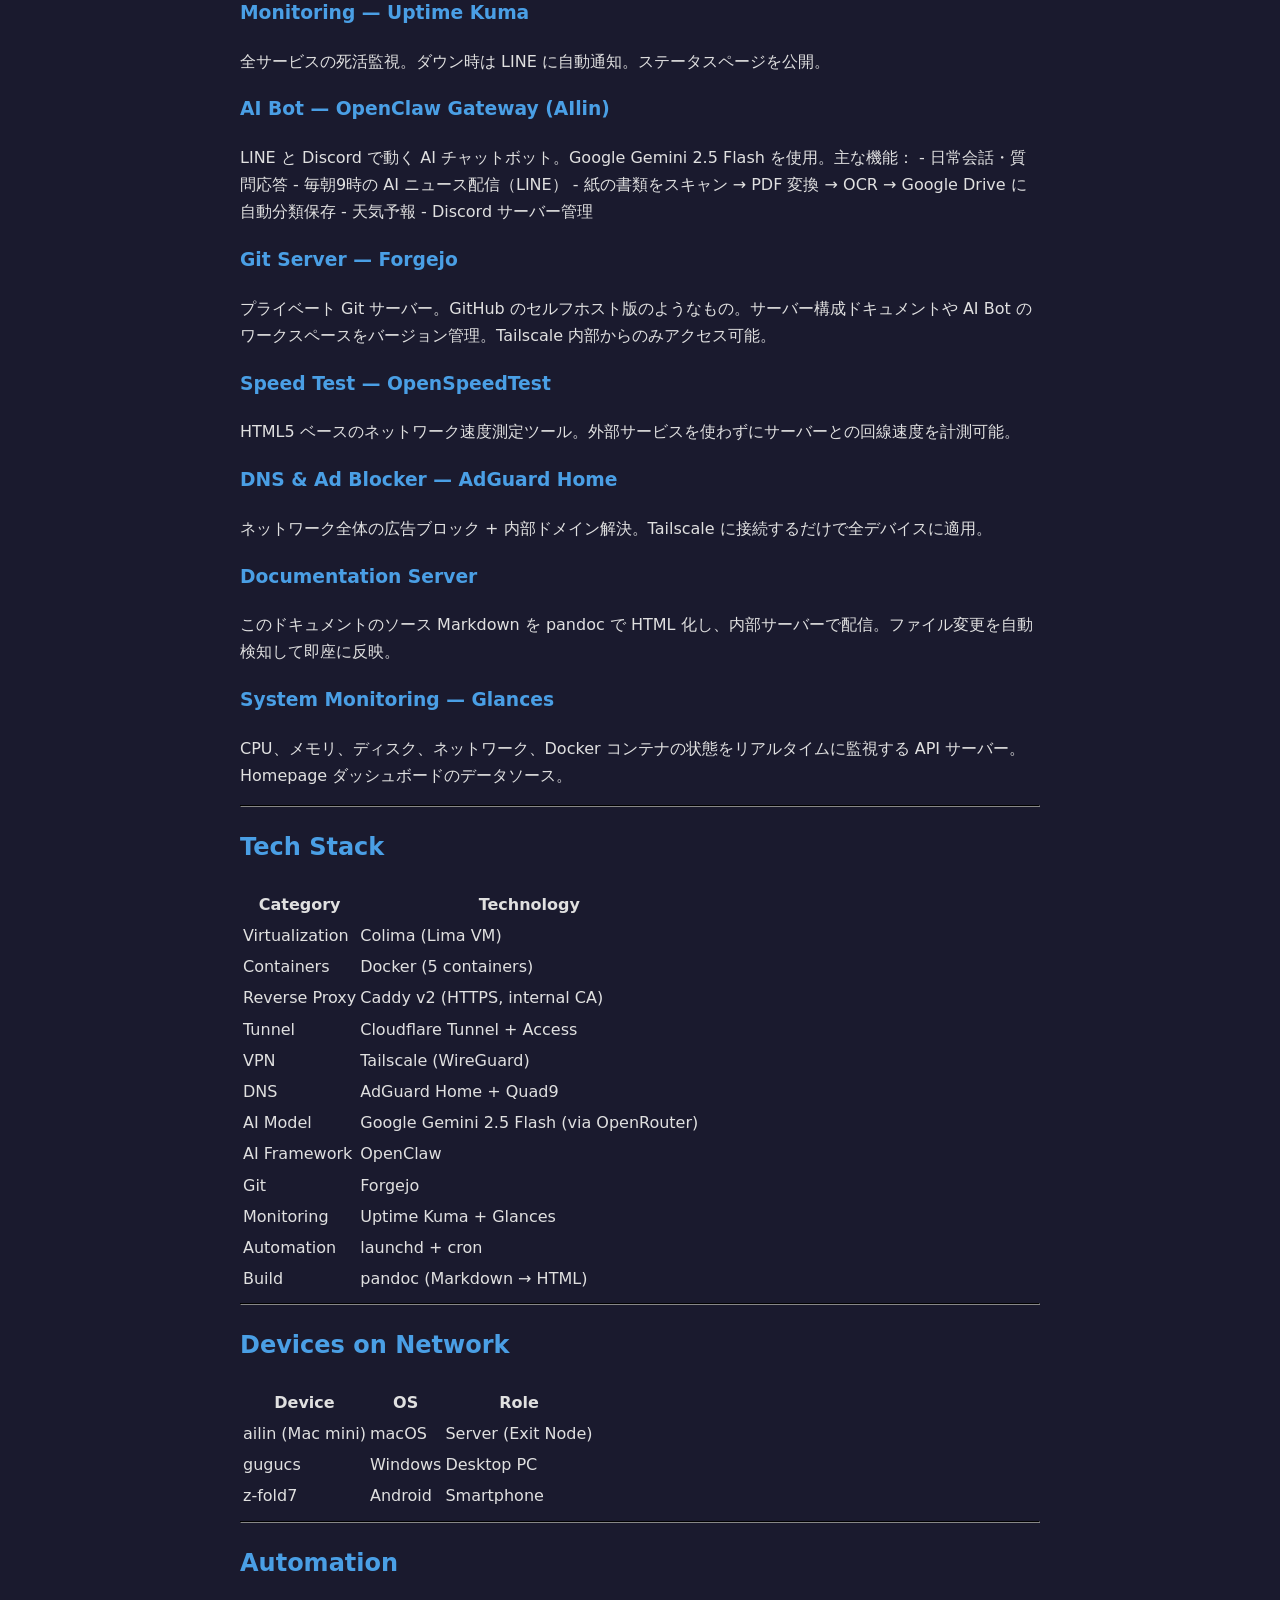
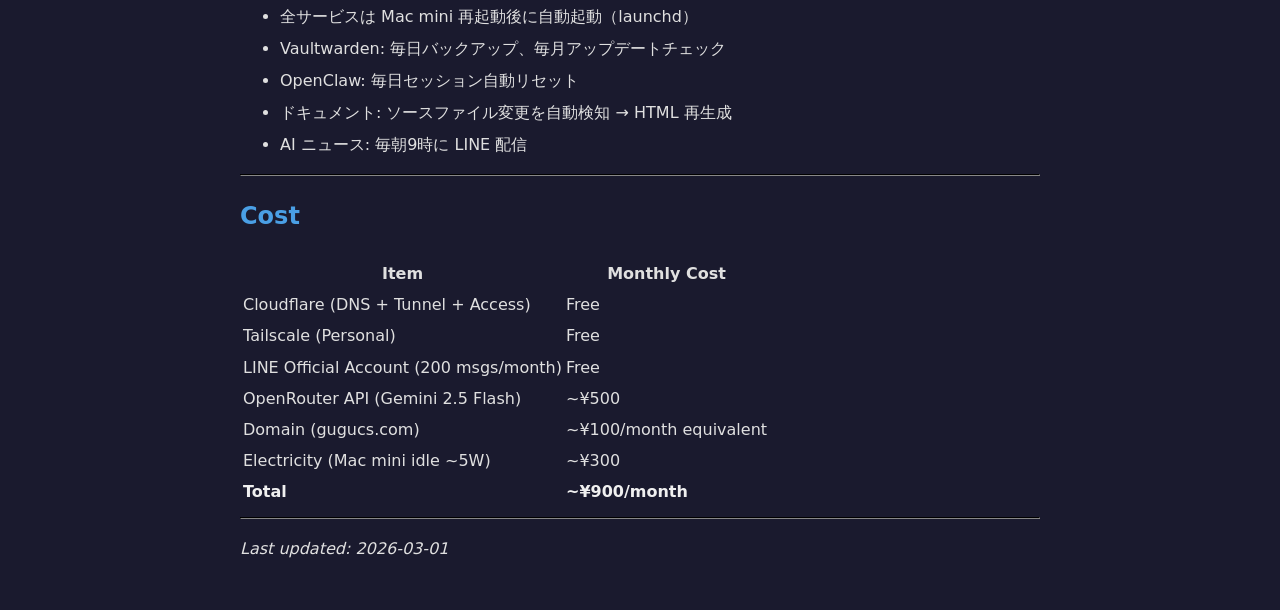
==== commit fa8ad562: "修正: AIニュース配信時間を9時に統一" ====
--- a/index.html
+++ b/index.html
@@ -74,9 +74,9 @@
 <h3 id="ai-bot-openclaw-gateway-ailin">AI Bot — OpenClaw Gateway
 (AIlin)</h3>
 <p>LINE と Discord で動く AI チャットボット。Google Gemini 2.5 Flash
-を使用。主な機能： - 日常会話・質問応答 - 毎朝の AI ニュース配信（LINE）
-- 紙の書類をスキャン → PDF 変換 → OCR → Google Drive に自動分類保存 -
-天気予報 - Discord サーバー管理</p>
+を使用。主な機能： - 日常会話・質問応答 - 毎朝9時の AI
+ニュース配信（LINE） - 紙の書類をスキャン → PDF 変換 → OCR → Google
+Drive に自動分類保存 - 天気予報 - Discord サーバー管理</p>
 <h3 id="git-server-forgejo">Git Server — Forgejo</h3>
 <p>プライベート Git サーバー。GitHub
 のセルフホスト版のようなもの。サーバー構成ドキュメントや AI Bot
@@ -191,7 +191,7 @@
 <li>Vaultwarden: 毎日バックアップ、毎月アップデートチェック</li>
 <li>OpenClaw: 毎日セッション自動リセット</li>
 <li>ドキュメント: ソースファイル変更を自動検知 → HTML 再生成</li>
-<li>AI ニュース: 毎朝7時に LINE 配信</li>
+<li>AI ニュース: 毎朝9時に LINE 配信</li>
 </ul>
 <hr />
 <h2 id="cost">Cost</h2>
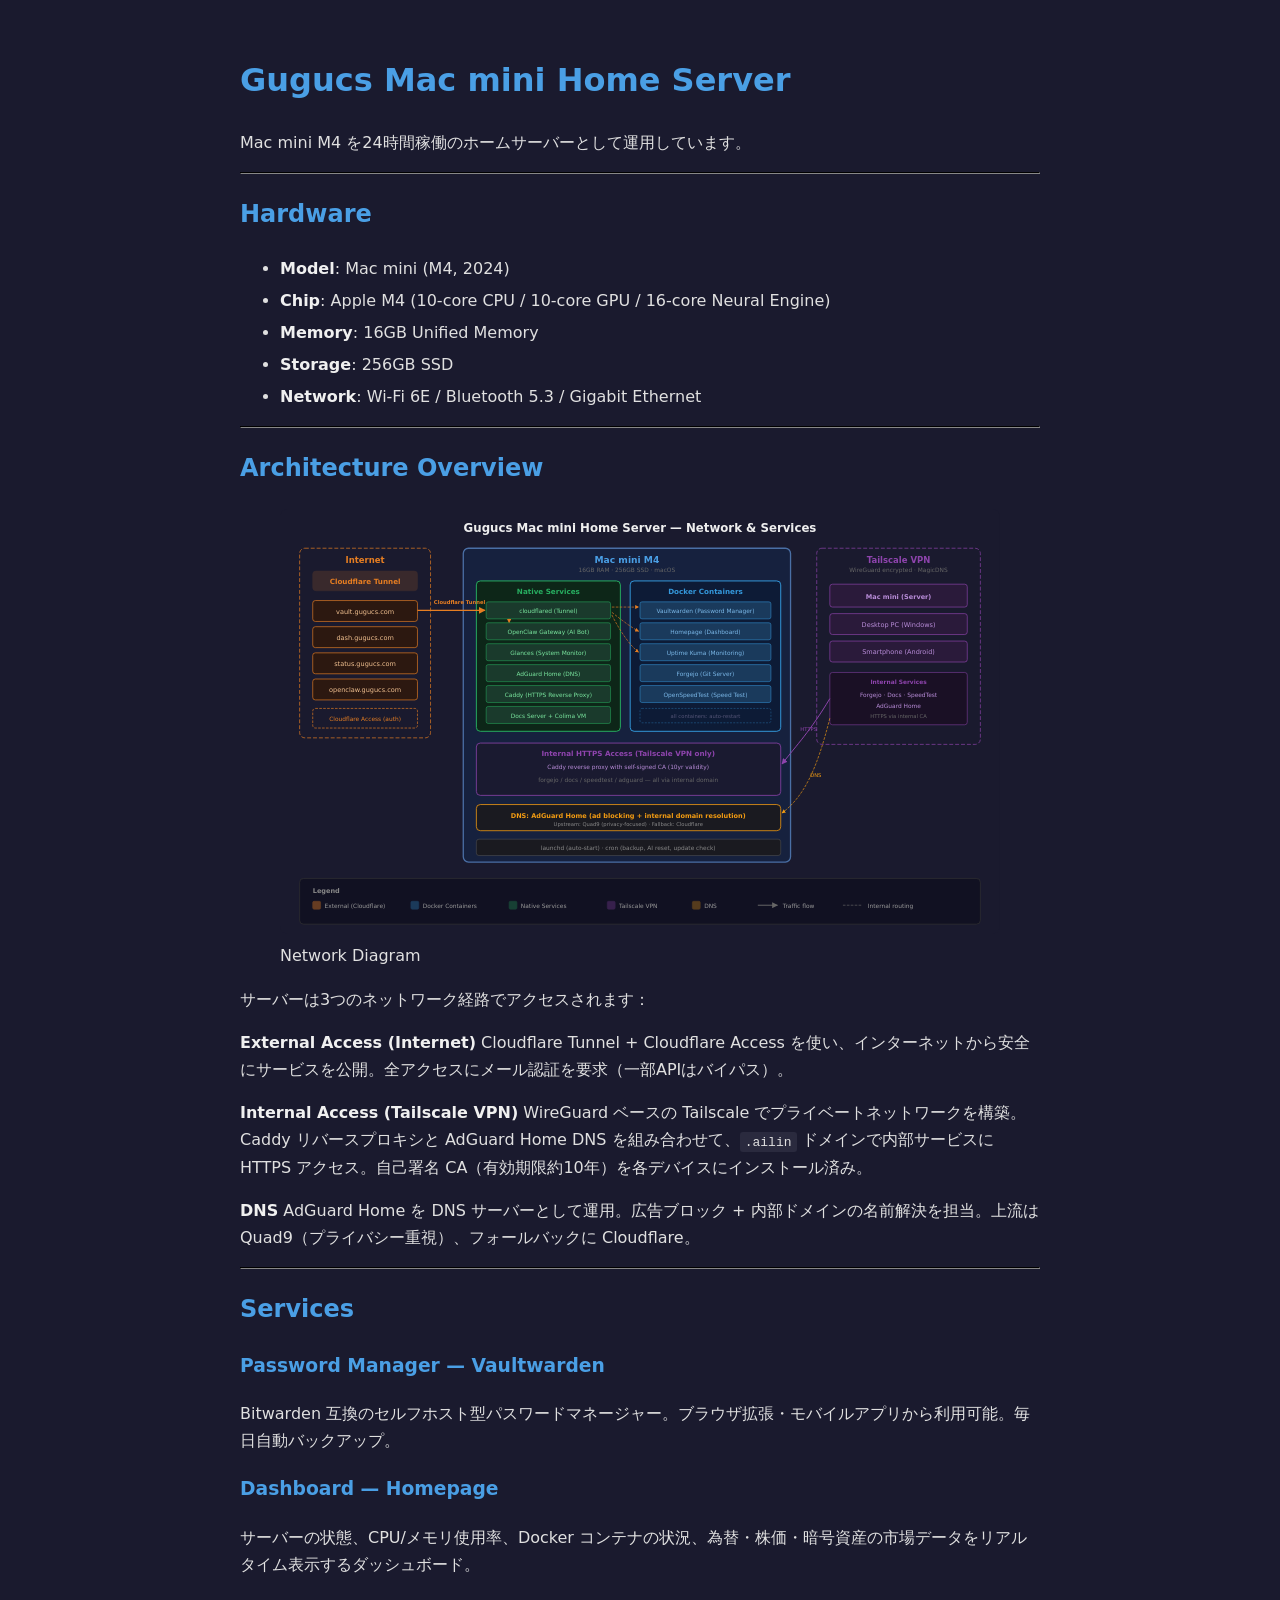
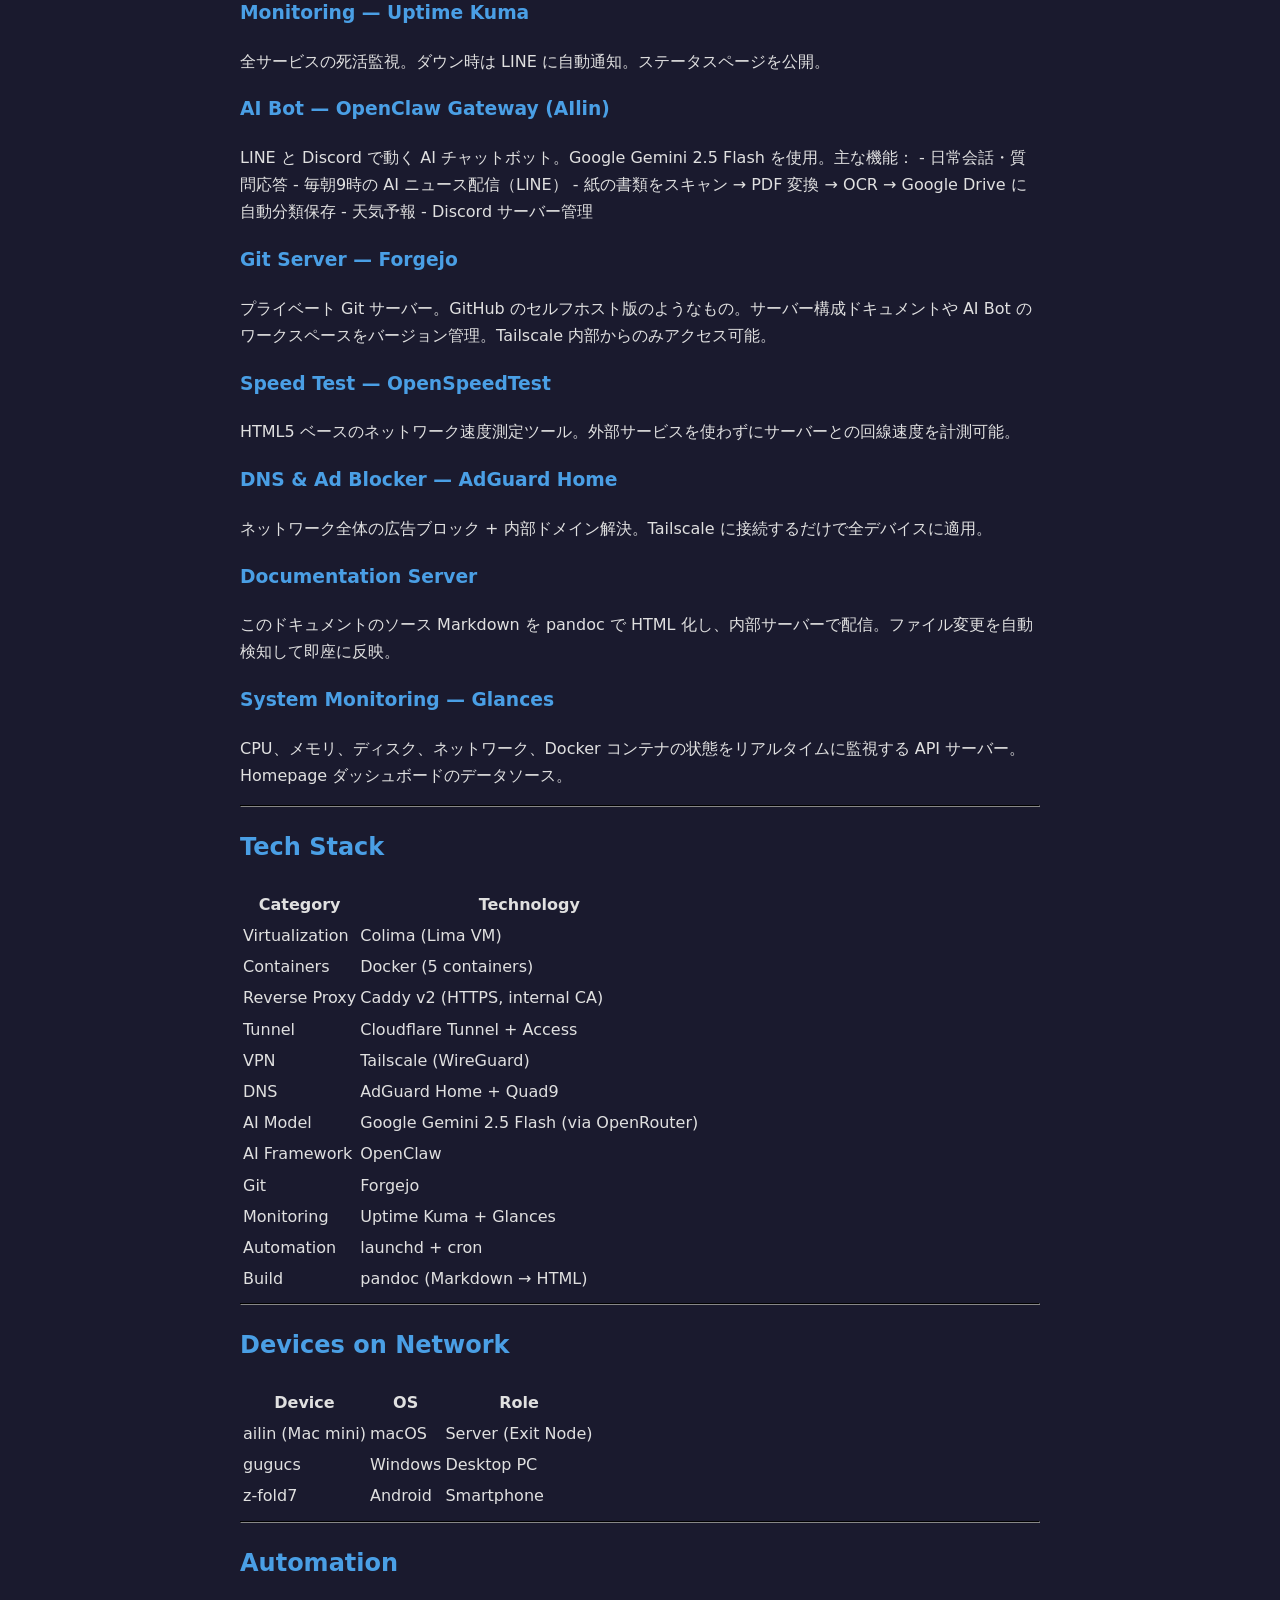
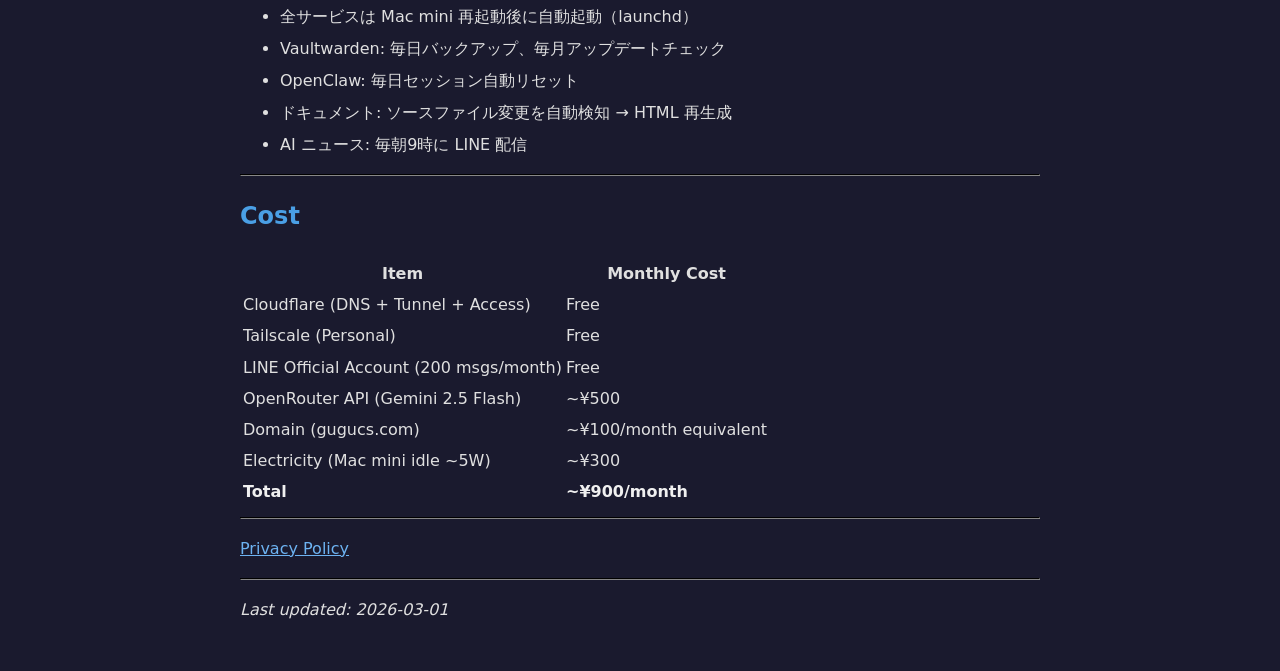
==== commit 33704615: "追加: プライバシーポリシーページ（OAuth アプリ公開用）" ====
--- a/index.html
+++ b/index.html
@@ -234,6 +234,8 @@
 </tbody>
 </table>
 <hr />
+<p><a href="privacy.html">Privacy Policy</a></p>
+<hr />
 <p><em>Last updated: 2026-03-01</em></p>
 </body>
 </html>
